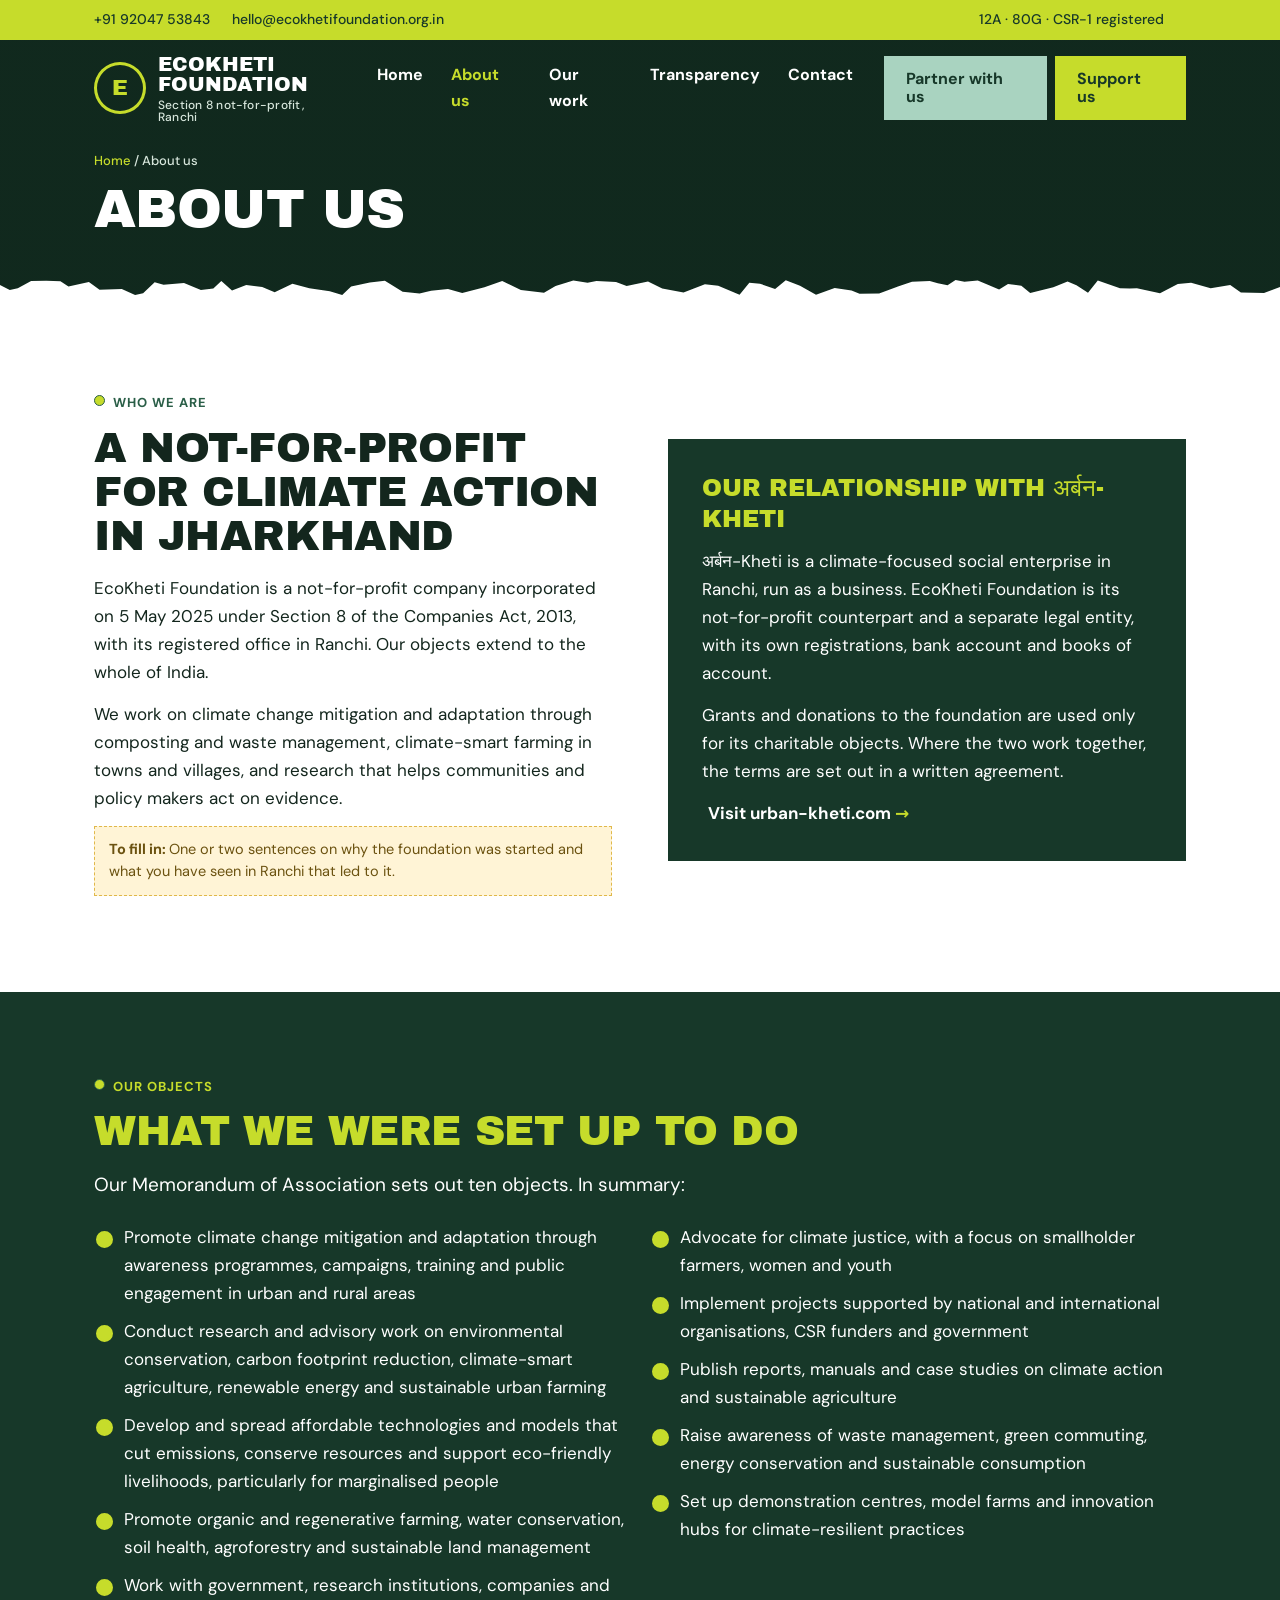
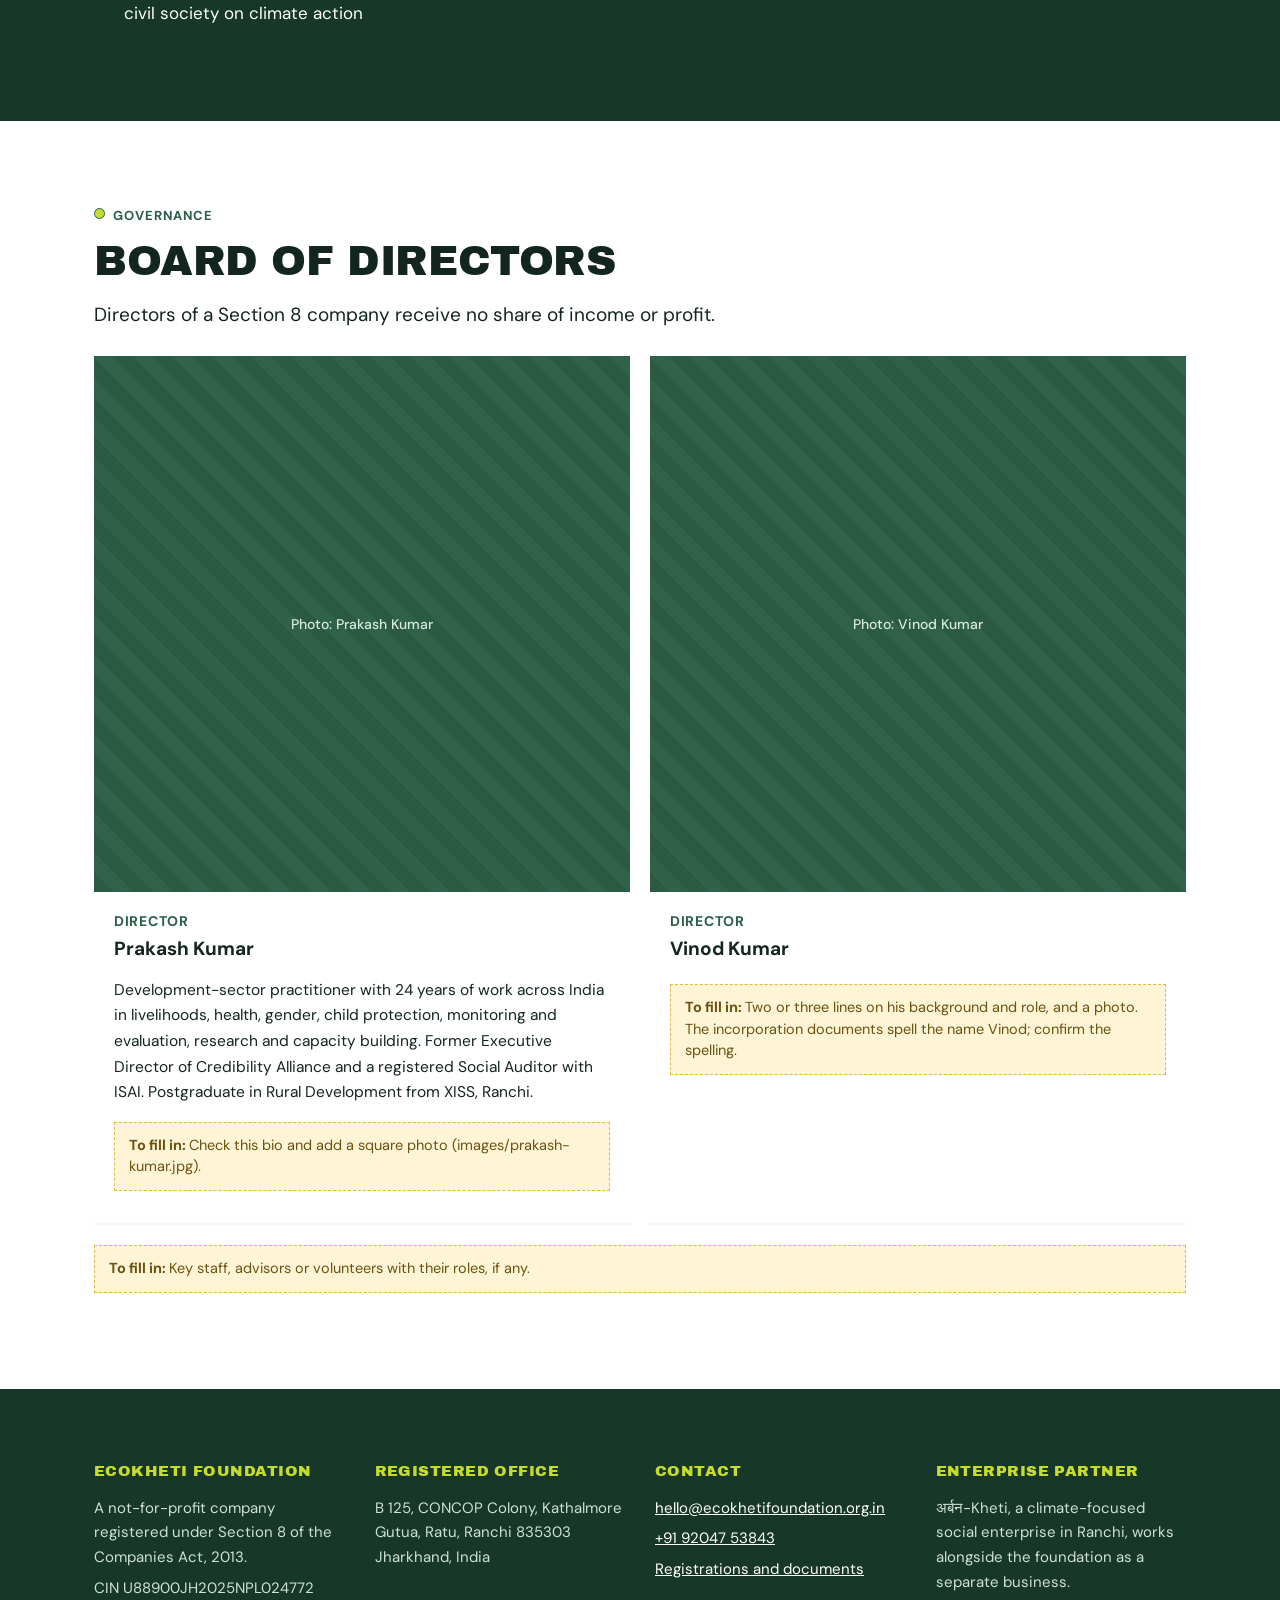
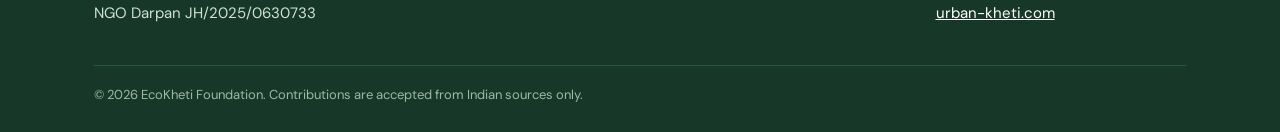
==== site/about.html @ 40eda401 "EcoKheti Foundation website: first version" ====
<!DOCTYPE html>
<html lang="en">
<head>
<meta charset="utf-8">
<meta name="viewport" content="width=device-width, initial-scale=1">
<title>About us | EcoKheti Foundation</title>
<meta name="description" content="Who we are, what we were set up to do, and who governs EcoKheti Foundation.">
<link rel="preload" href="assets/fonts/archivo-black-latin-400-normal.woff2" as="font" type="font/woff2" crossorigin>
<link rel="stylesheet" href="assets/style.css">
</head>
<body>
<div class="top">
  <div class="util">
    <div class="wrap">
      <div><a href="tel:+919204753843">+91 92047 53843</a><a href="mailto:hello@ecokhetifoundation.org.in">hello@ecokhetifoundation.org.in</a></div>
      <div><a href="transparency.html">12A · 80G · CSR-1 registered</a></div>
    </div>
  </div>
  <header class="site-head">
    <div class="wrap">
      <a class="brand" href="index.html">
        <span class="brand-mark" aria-hidden="true">E</span>
        <span class="brand-name">EcoKheti<br>Foundation<small>Section 8 not-for-profit, Ranchi</small></span>
      </a>
      <nav id="main-nav" aria-label="Main">
        <ul>
          <li><a href="index.html">Home</a></li>
          <li><a href="about.html" aria-current="page">About us</a></li>
          <li><a href="work.html">Our work</a></li>
          <li><a href="transparency.html">Transparency</a></li>
          <li><a href="contact.html">Contact</a></li>
        </ul>
      </nav>
      <div class="head-cta">
        <a class="btn btn-sage" href="contact.html#partner">Partner with us</a>
        <a class="btn btn-lime" href="contact.html#support">Support us</a>
      </div>
      <button class="menu-btn" aria-expanded="false" aria-controls="main-nav" onclick="var n=document.getElementById('main-nav');var o=n.classList.toggle('open');this.setAttribute('aria-expanded',o)">Menu</button>
    </div>
  </header>
</div>
<main>

<section class="banner tear" style="--next:#fff;background-image:linear-gradient(rgba(12,32,22,.62),rgba(12,32,22,.62)),url(images/banner-about.jpg)">
  <div class="wrap">
    <div class="crumb"><a href="index.html">Home</a> / About us</div>
    <h1>About us</h1>
  </div>
</section>

<section class="band">
  <div class="wrap split">
    <div>
      <p class="eyebrow">Who we are</p>
      <h2>A not-for-profit for climate action in Jharkhand</h2>
      <p>EcoKheti Foundation is a not-for-profit company incorporated on 5 May 2025 under Section 8 of the Companies Act, 2013, with its registered office in Ranchi. Our objects extend to the whole of India.</p>
      <p>We work on climate change mitigation and adaptation through composting and waste management, climate-smart farming in towns and villages, and research that helps communities and policy makers act on evidence.</p>
      <div class="todo">One or two sentences on why the foundation was started and what you have seen in Ranchi that led to it.</div>
    </div>
    <div class="callout">
      <h3>Our relationship with अर्बन-Kheti</h3>
      <p>अर्बन-Kheti is a climate-focused social enterprise in Ranchi, run as a business. EcoKheti Foundation is its not-for-profit counterpart and a separate legal entity, with its own registrations, bank account and books of account.</p>
      <p>Grants and donations to the foundation are used only for its charitable objects. Where the two work together, the terms are set out in a written agreement.</p>
      <a class="btn-link" href="https://urban-kheti.com">Visit urban-kheti.com</a>
    </div>
  </div>
</section>

<section class="band dark">
  <div class="wrap">
    <p class="eyebrow">Our objects</p>
    <h2>What we were set up to do</h2>
    <p class="lead">Our Memorandum of Association sets out ten objects. In summary:</p>
    <div class="grid g2" style="margin-top:22px">
      <ul class="ticks">
        <li>Promote climate change mitigation and adaptation through awareness programmes, campaigns, training and public engagement in urban and rural areas</li>
        <li>Conduct research and advisory work on environmental conservation, carbon footprint reduction, climate-smart agriculture, renewable energy and sustainable urban farming</li>
        <li>Develop and spread affordable technologies and models that cut emissions, conserve resources and support eco-friendly livelihoods, particularly for marginalised people</li>
        <li>Promote organic and regenerative farming, water conservation, soil health, agroforestry and sustainable land management</li>
        <li>Work with government, research institutions, companies and civil society on climate action</li>
      </ul>
      <ul class="ticks">
        <li>Advocate for climate justice, with a focus on smallholder farmers, women and youth</li>
        <li>Implement projects supported by national and international organisations, CSR funders and government</li>
        <li>Publish reports, manuals and case studies on climate action and sustainable agriculture</li>
        <li>Raise awareness of waste management, green commuting, energy conservation and sustainable consumption</li>
        <li>Set up demonstration centres, model farms and innovation hubs for climate-resilient practices</li>
      </ul>
    </div>
  </div>
</section>

<section class="band">
  <div class="wrap">
    <p class="eyebrow">Governance</p>
    <h2>Board of Directors</h2>
    <p class="lead">Directors of a Section 8 company receive no share of income or profit.</p>
    <div class="grid g3" style="margin-top:26px">
      <div class="card person"><div class="ph"><span>Photo: Prakash Kumar</span><img src="images/prakash-kumar.jpg" alt="Prakash Kumar" onerror="this.remove()"></div><div class="body"><span class="role">Director</span><h3>Prakash Kumar</h3><p>Development-sector practitioner with 24 years of work across India in livelihoods, health, gender, child protection, monitoring and evaluation, research and capacity building. Former Executive Director of Credibility Alliance and a registered Social Auditor with ISAI. Postgraduate in Rural Development from XISS, Ranchi.</p><div class="todo">Check this bio and add a square photo (images/prakash-kumar.jpg).</div></div></div>
      <div class="card person"><div class="ph"><span>Photo: Vinod Kumar</span><img src="images/vinod-kumar.jpg" alt="Vinod Kumar" onerror="this.remove()"></div><div class="body"><span class="role">Director</span><h3>Vinod Kumar</h3><div class="todo">Two or three lines on his background and role, and a photo. The incorporation documents spell the name Vinod; confirm the spelling.</div></div></div>
    </div>
    <div class="todo" style="margin-top:22px">Key staff, advisors or volunteers with their roles, if any.</div>
  </div>
</section>
</main>
<footer class="site-foot">
  <div class="wrap">
    <div class="foot-grid">
      <div>
        <h4>EcoKheti Foundation</h4>
        <p>A not-for-profit company registered under Section 8 of the Companies Act, 2013.</p>
        <p>CIN U88900JH2025NPL024772<br>NGO Darpan JH/2025/0630733</p>
      </div>
      <div>
        <h4>Registered office</h4>
        <p>B 125, CONCOP Colony, Kathalmore<br>Gutua, Ratu, Ranchi 835303<br>Jharkhand, India</p>
      </div>
      <div>
        <h4>Contact</h4>
        <p><a href="mailto:hello@ecokhetifoundation.org.in">hello@ecokhetifoundation.org.in</a></p>
        <p><a href="tel:+919204753843">+91 92047 53843</a></p>
        <p><a href="transparency.html">Registrations and documents</a></p>
      </div>
      <div>
        <h4>Enterprise partner</h4>
        <p>अर्बन-Kheti, a climate-focused social enterprise in Ranchi, works alongside the foundation as a separate business.</p>
        <p><a href="https://urban-kheti.com">urban-kheti.com</a></p>
      </div>
    </div>
    <div class="foot-base">© <span id="yr">2026</span> EcoKheti Foundation. Contributions are accepted from Indian sources only.</div>
  </div>
</footer>
<script>document.getElementById('yr').textContent=new Date().getFullYear();</script>
</body>
</html>
---- site/assets/style.css ----
/* EcoKheti Foundation, site styles */
@font-face{font-family:"Archivo Black";src:url(fonts/archivo-black-latin-400-normal.woff2) format("woff2");font-weight:400;font-display:swap}
@font-face{font-family:"DM Sans";src:url(fonts/dm-sans-latin-400-normal.woff2) format("woff2");font-weight:400;font-display:swap}
@font-face{font-family:"DM Sans";src:url(fonts/dm-sans-latin-500-normal.woff2) format("woff2");font-weight:500;font-display:swap}
@font-face{font-family:"DM Sans";src:url(fonts/dm-sans-latin-700-normal.woff2) format("woff2");font-weight:700;font-display:swap}

:root{
  --lime:#c6dc2b; --lime-dark:#a9bd16;
  --forest:#173829; --forest-2:#1f4a37; --forest-3:#2a5e47;
  --sage:#a9d3c0; --sage-light:#e3f1ea;
  --ink:#13261d; --muted:#4f6258; --line:#d9e4dd; --white:#fff;
  --warn:#fff4d6; --warn-line:#e0b84a;
  --max:1140px;
  --display:"Archivo Black","Arial Black","Noto Sans Devanagari",sans-serif;
  --sans:"DM Sans","Segoe UI",system-ui,Roboto,"Noto Sans Devanagari",Arial,sans-serif;
}
*{box-sizing:border-box}
html{scroll-behavior:smooth}
body{margin:0;font-family:var(--sans);font-size:17px;line-height:1.65;color:var(--ink);background:var(--white)}
img{max-width:100%;display:block}
a{color:var(--forest-3)}
.wrap{max-width:var(--max);margin:0 auto;padding:0 24px}
h1,h2,h3.display{font-family:var(--display);font-weight:400;text-transform:uppercase;letter-spacing:-.01em;line-height:1.05;margin:0 0 16px}
h2{font-size:clamp(28px,3.6vw,42px)}
h3{font-size:19px;margin:0 0 6px;line-height:1.3}
p{margin:0 0 14px}

/* utility bar */
.util{background:var(--lime);color:var(--forest);font-size:14px;font-weight:500}
.util .wrap{display:flex;justify-content:space-between;align-items:center;gap:14px;min-height:40px;flex-wrap:wrap}
.util a{color:var(--forest);text-decoration:none;margin-right:22px}
.util a:hover{text-decoration:underline}

/* header */
.top{position:absolute;left:0;right:0;top:0;z-index:20}
.site-head{position:relative}
.site-head .wrap{display:flex;align-items:center;justify-content:space-between;gap:18px;min-height:96px}
.brand{display:flex;align-items:center;gap:12px;text-decoration:none;color:#fff}
.brand-mark{width:52px;height:52px;border-radius:50%;border:3px solid var(--lime);display:grid;place-items:center;font-family:var(--display);font-size:22px;color:var(--lime)}
.brand-name{font-family:var(--display);font-size:20px;line-height:1;text-transform:uppercase}
.brand-name small{display:block;font-family:var(--sans);font-weight:500;font-size:12px;text-transform:none;color:#d7e6dc;margin-top:5px;letter-spacing:.02em}
nav ul{list-style:none;margin:0;padding:0;display:flex;gap:2px}
nav a{display:block;padding:8px 13px;color:#fff;text-decoration:none;font-weight:700;font-size:16px}
nav a:hover,nav a[aria-current="page"]{color:var(--lime)}
.head-cta{display:flex;gap:8px}
.btn{display:inline-flex;align-items:center;gap:8px;padding:14px 22px;font-weight:700;font-size:16px;text-decoration:none;border:0;cursor:pointer;line-height:1.1}
.btn-lime{background:var(--lime);color:var(--forest)}
.btn-lime:hover{background:#d6ea3c}
.btn-sage{background:var(--sage);color:var(--forest)}
.btn-sage:hover{background:#bfe0d1}
.btn-dark{background:var(--forest);color:#fff}
.btn-link{color:#fff;font-weight:700;text-decoration:none;padding:14px 6px}
.btn-link::after{content:" \2192";color:var(--lime)}
.btn-link.dark{color:var(--forest)}
.btn-link.dark::after{color:var(--forest-3)}
.menu-btn{display:none;background:var(--lime);color:var(--forest);border:0;font-weight:700;padding:10px 14px;cursor:pointer}
@media (max-width:980px){
  .head-cta{display:none}
  .menu-btn{display:block}
  nav{display:none;position:absolute;top:96px;z-index:30;left:0;right:0;background:var(--forest)}
  nav.open{display:block}
  nav ul{flex-direction:column;padding:10px 18px 18px}
}

/* torn edge at the bottom of a band; set --next to the colour of the band that follows */
.tear{position:relative}
.tear::after{content:"";position:absolute;left:0;right:0;bottom:-1px;height:34px;background:var(--next,#fff);
  -webkit-mask:url(torn.svg) center bottom/100% 100% no-repeat;mask:url(torn.svg) center bottom/100% 100% no-repeat;z-index:2}

/* hero and page banners: put a photo at images/hero.jpg or images/banner-<page>.jpg */
.hero,.banner{color:#fff;background-color:var(--forest);background-size:cover;background-position:center}
.hero{min-height:720px;padding:190px 0 130px;display:flex;align-items:center}
.hero h1{font-size:clamp(40px,7vw,80px);margin-bottom:22px}
.hero h1 .hl,.banner h1 .hl{color:var(--lime);display:block}
.hero p{font-size:clamp(18px,2vw,22px);font-weight:500;max-width:640px;margin-bottom:34px}
.banner{padding:150px 0 70px}
.banner h1{font-size:clamp(32px,5vw,54px);margin:0}
.crumb{font-size:13px;font-weight:500;color:#d7e6dc;margin-bottom:10px}
.crumb a{color:var(--lime);text-decoration:none}

/* bands */
.band{padding:84px 0}
.band.dark{background:var(--forest);color:#fff}
.band.dark h2,.band.dark .eyebrow{color:var(--lime)}
.band.lime{background:var(--lime);color:var(--forest)}
.band.sage{background:var(--sage);color:var(--forest)}
.band.light{background:var(--sage-light)}
.eyebrow{font-weight:700;font-size:13px;text-transform:uppercase;letter-spacing:.08em;color:var(--forest-3);margin:0 0 12px}
.eyebrow::before{content:"";display:inline-block;width:9px;height:9px;border-radius:50%;background:var(--lime);margin-right:8px;vertical-align:1px;border:1px solid var(--forest-3)}
.lead{font-size:19px;max-width:780px}
.center{text-align:center}
.center .lead{margin-left:auto;margin-right:auto}

/* layouts */
.split{display:grid;grid-template-columns:1fr 1fr;gap:56px;align-items:center}
.split.flip > :first-child{order:2}
@media (max-width:860px){.split{grid-template-columns:1fr;gap:32px}.split.flip > :first-child{order:0}}
.grid{display:grid;gap:20px}
.g3{grid-template-columns:repeat(auto-fit,minmax(260px,1fr))}
.g2{grid-template-columns:repeat(auto-fit,minmax(320px,1fr))}

/* impact numbers */
.stats{display:grid;grid-template-columns:repeat(auto-fit,minmax(200px,1fr));gap:28px}
.stat{border-left:3px solid var(--lime);padding-left:20px}
.stat b{display:block;font-family:var(--display);font-weight:400;font-size:clamp(42px,5vw,64px);line-height:1;color:#fff}
.stat span{display:block;font-weight:700;color:var(--lime);margin-top:8px;text-transform:uppercase;font-size:14px;letter-spacing:.05em}

/* photo slot: shows a striped placeholder until the image file exists */
.ph{position:relative;background:repeating-linear-gradient(45deg,#2b5a44 0 14px,#30624b 14px 28px);color:#d9eadf;display:grid;place-items:center;text-align:center;font-size:14px;font-weight:500;overflow:hidden;min-height:220px;padding:14px}
.ph img{position:absolute;inset:0;width:100%;height:100%;object-fit:cover}
.photo-pair{position:relative;min-height:420px}
.photo-pair .ph{position:absolute;width:64%;aspect-ratio:4/3;min-height:0;box-shadow:0 14px 30px rgba(0,0,0,.28)}
.photo-pair .ph:first-child{top:0;right:0}
.photo-pair .ph:last-child{bottom:0;left:0;z-index:1}

/* cards */
.card{background:#fff;color:var(--ink);display:flex;flex-direction:column;box-shadow:0 2px 0 rgba(0,0,0,.04)}
.card .ph{aspect-ratio:4/3;min-height:0}
.card .body{padding:18px 20px 20px;display:flex;flex-direction:column;gap:4px;flex:1}
.card .meta{font-size:12px;font-weight:700;text-transform:uppercase;letter-spacing:.06em;color:var(--muted)}
.card p{font-size:15.5px;margin:6px 0 0}
.pillar{background:var(--forest-2);color:#fff;padding:30px 26px;border-top:4px solid var(--lime)}
.pillar h3{font-family:var(--display);font-weight:400;text-transform:uppercase;font-size:21px;color:var(--lime);margin-bottom:10px}
.pillar p{color:#dbe8df;margin:0}

/* numbered steps */
.steps{counter-reset:s;display:grid;grid-template-columns:repeat(auto-fit,minmax(200px,1fr));gap:22px;margin-top:30px}
.step{background:#fff;padding:26px 22px;position:relative}
.step::before{counter-increment:s;content:counter(s,decimal-leading-zero);font-family:var(--display);font-size:40px;color:var(--lime-dark);display:block;line-height:1;margin-bottom:12px}
.step p{margin:0;font-size:15.5px}

/* registration strip */
.reg{display:grid;grid-template-columns:repeat(auto-fit,minmax(300px,1fr));gap:2px;background:var(--forest);margin-top:28px}
.reg div{background:var(--forest-2);padding:18px 20px;color:#fff}
.reg b{display:block;font-size:12px;text-transform:uppercase;letter-spacing:.07em;color:var(--lime);margin-bottom:4px}
.reg span{font-family:ui-monospace,Consolas,monospace;font-size:15px;white-space:nowrap}

/* tables */
.table-scroll{overflow-x:auto}
table{width:100%;min-width:700px;border-collapse:collapse;background:#fff;font-size:16px}
th,td{text-align:left;padding:14px 16px;border-bottom:1px solid var(--line);vertical-align:top}
th{background:var(--forest);color:var(--lime);font-size:13px;text-transform:uppercase;letter-spacing:.06em}
td.mono{font-family:ui-monospace,Consolas,monospace;font-size:15px;white-space:nowrap}

/* people */
.person .ph{aspect-ratio:1/1;min-height:0}
.person .role{color:var(--forest-3);font-weight:700;font-size:14px;text-transform:uppercase;letter-spacing:.05em}

.ticks{list-style:none;padding:0;margin:0}
.ticks li{padding-left:30px;position:relative;margin-bottom:10px}
.ticks li::before{content:"";position:absolute;left:2px;top:8px;width:13px;height:13px;background:var(--lime);border:2px solid var(--forest-3);border-radius:50%}
.band.dark .ticks li::before{border-color:var(--lime)}

.callout{background:var(--forest);color:#fff;padding:34px}
.callout h3{font-family:var(--display);font-weight:400;text-transform:uppercase;color:var(--lime);font-size:24px;margin-bottom:12px}

/* placeholder notes, delete each once filled */
.todo{background:var(--warn);border:1px dashed var(--warn-line);padding:12px 14px;font-size:14.5px;color:#6b5210;margin:12px 0;text-transform:none;font-family:var(--sans);letter-spacing:0;line-height:1.5}
.todo::before{content:"To fill in: ";font-weight:700}
.note{font-size:15px;opacity:.85}

/* footer */
.site-foot{background:var(--forest);color:#cfe0d5;padding:70px 0 26px;font-size:15px}
.site-foot a{color:#fff}
.site-foot h4{color:var(--lime);margin:0 0 12px;font-family:var(--display);font-weight:400;text-transform:uppercase;font-size:15px;letter-spacing:.03em}
.foot-grid{display:grid;grid-template-columns:repeat(auto-fit,minmax(220px,1fr));gap:30px;margin-bottom:34px}
.site-foot p{margin:0 0 6px}
.foot-base{border-top:1px solid #2c5543;padding-top:18px;font-size:13px;color:#9db8a8}

@media (max-width:700px){
  .util{font-size:13px}
  .util .wrap>div:last-child{display:none}
  .util a{margin-right:14px}
  .site-head .wrap{min-height:84px}
  nav{top:84px}
  .brand-mark{width:44px;height:44px;font-size:19px}
  .brand-name{font-size:17px}
  .banner{padding-top:170px}
  .hero{padding-top:190px;min-height:600px}
  .photo-pair{min-height:340px}
}
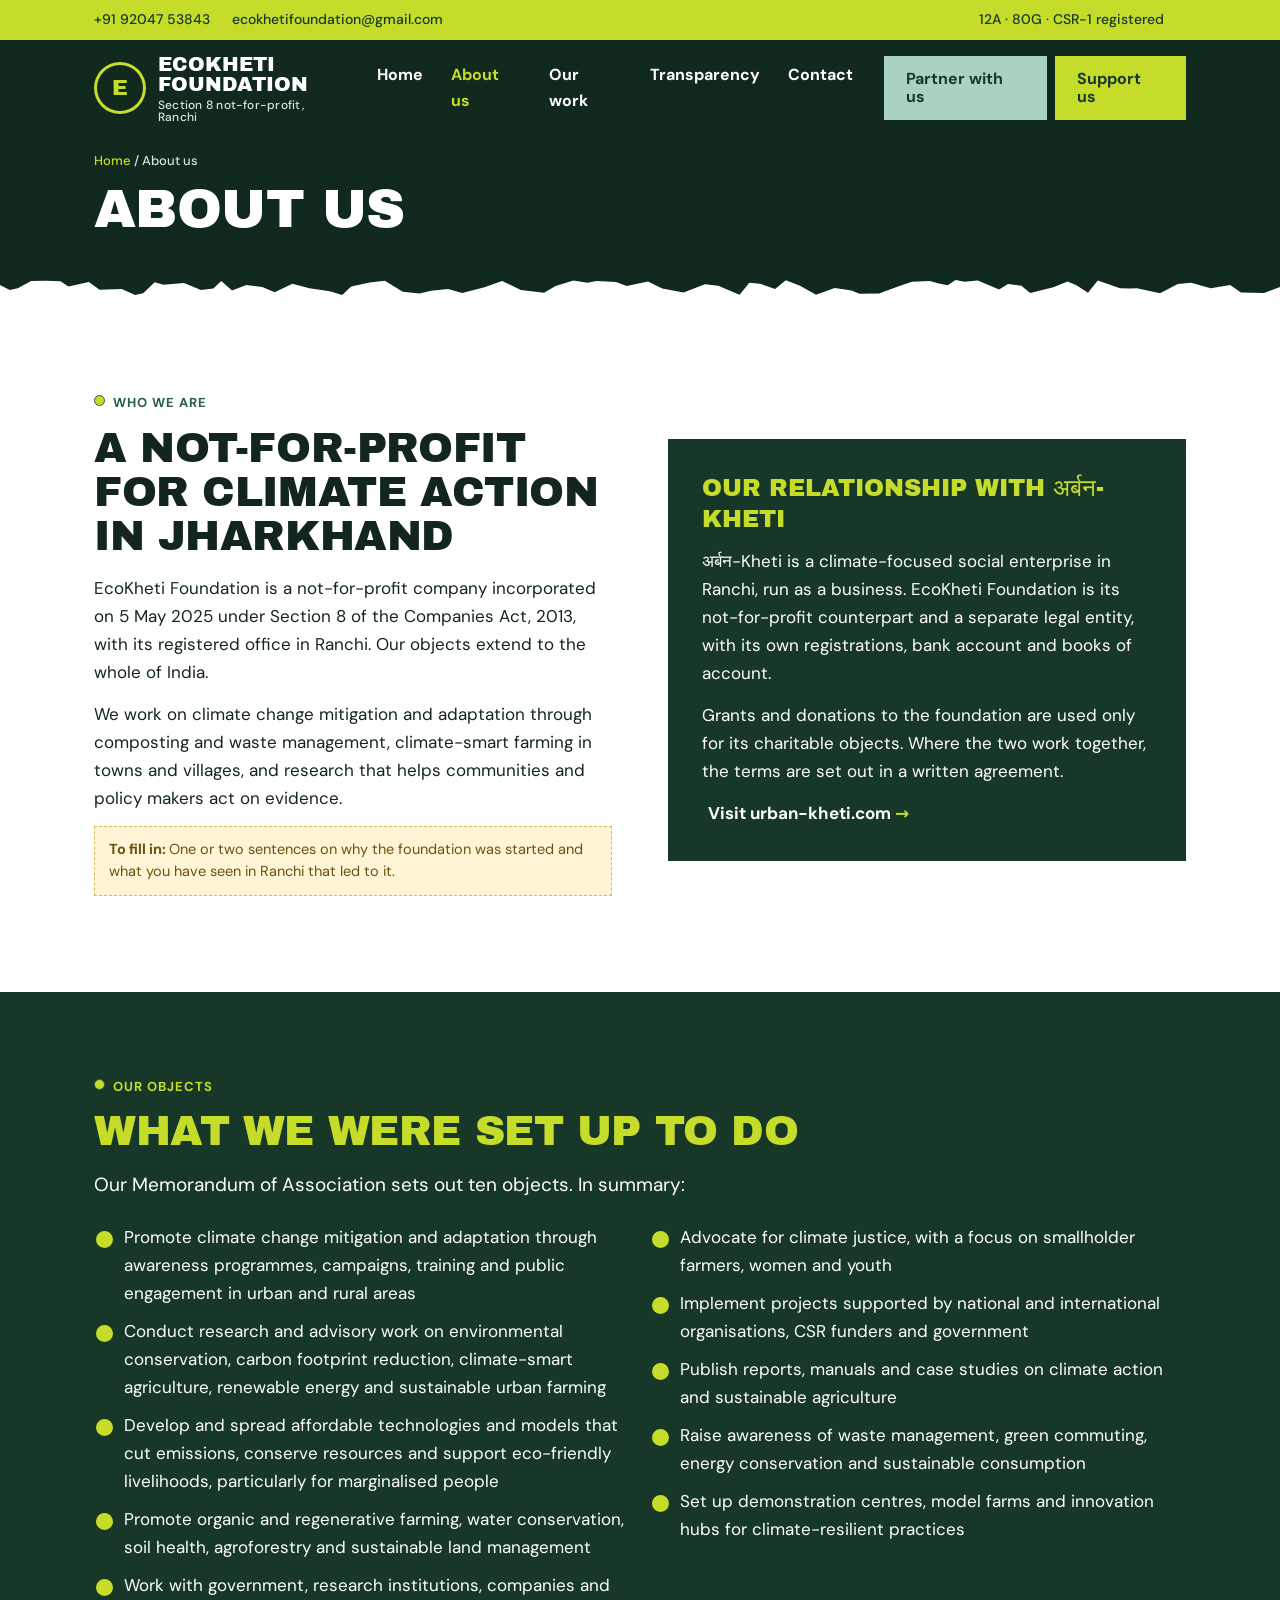
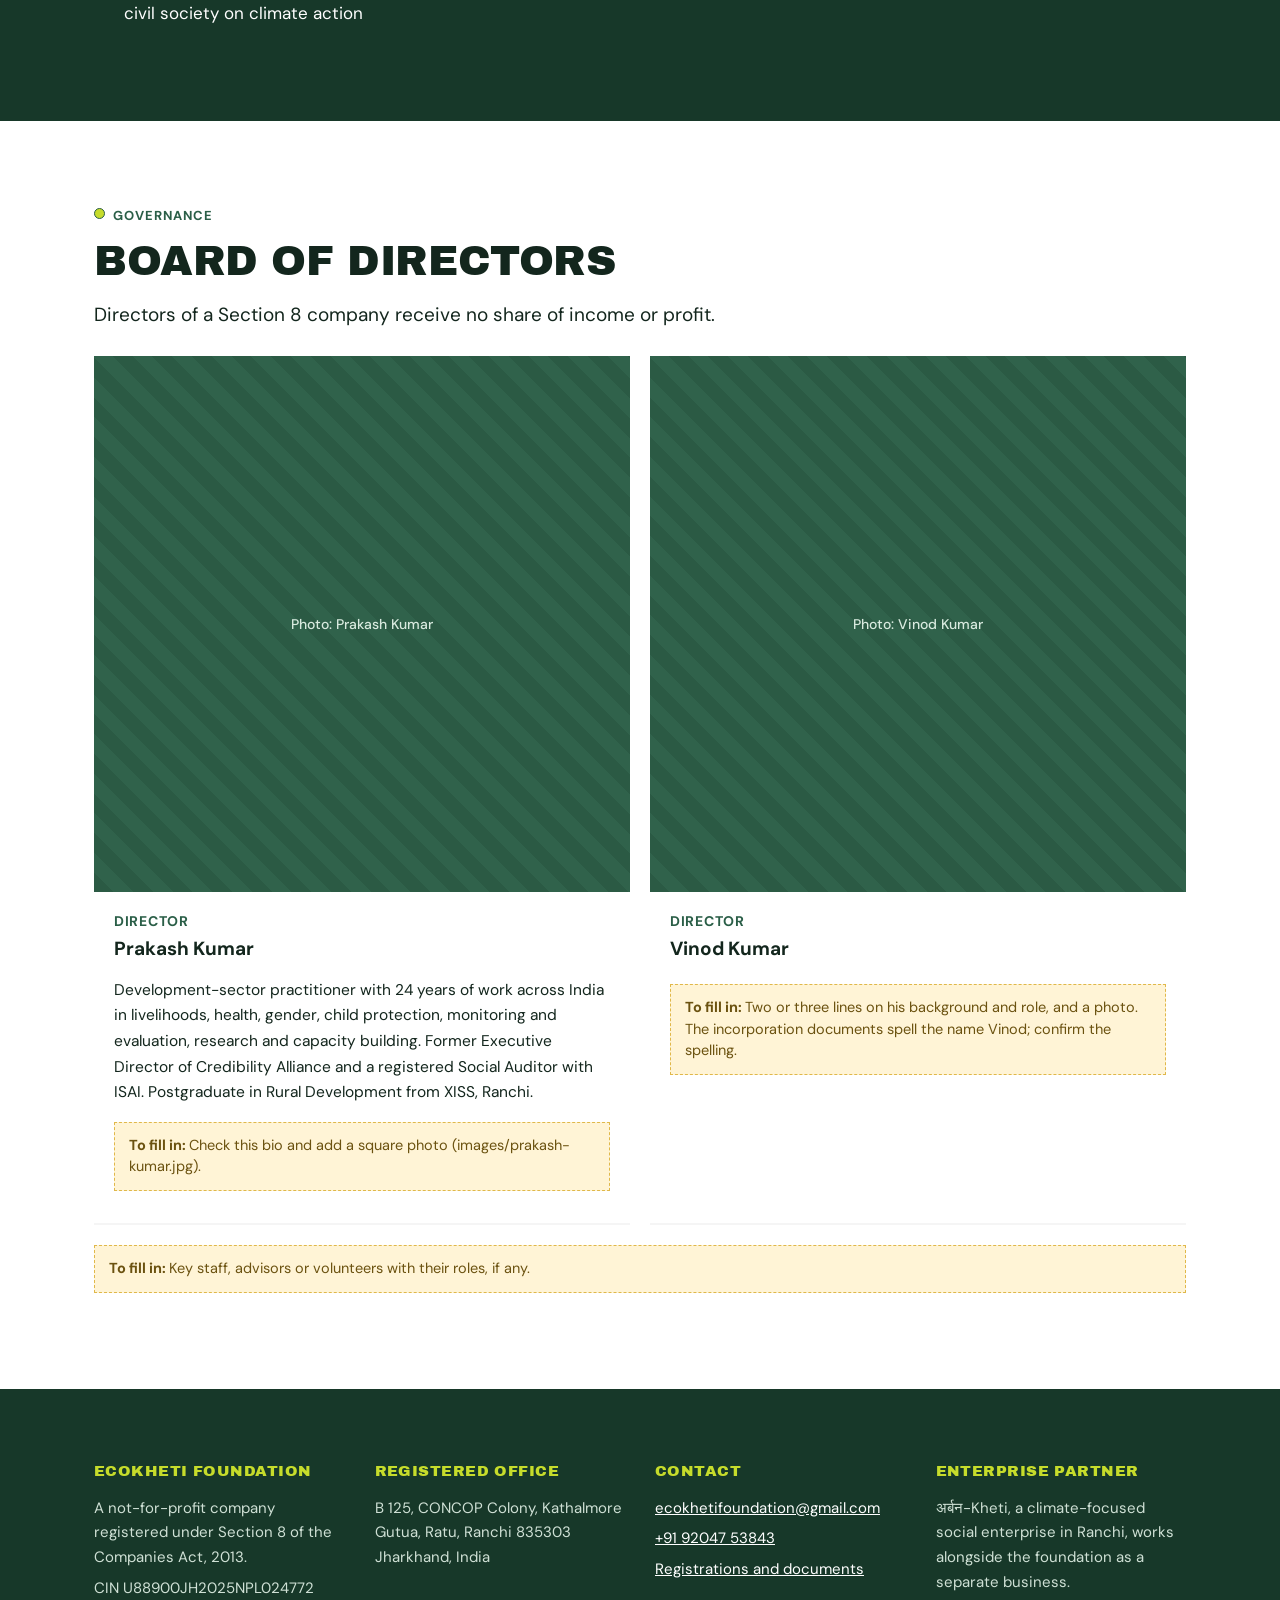
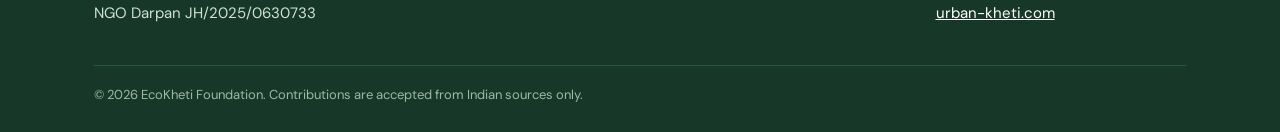
==== commit ed29cea0: "Use ecokhetifoundation@gmail.com as contact email" ====
--- a/site/about.html
+++ b/site/about.html
@@ -12,7 +12,7 @@
 <div class="top">
   <div class="util">
     <div class="wrap">
-      <div><a href="tel:+919204753843">+91 92047 53843</a><a href="mailto:hello@ecokhetifoundation.org.in">hello@ecokhetifoundation.org.in</a></div>
+      <div><a href="tel:+919204753843">+91 92047 53843</a><a href="mailto:ecokhetifoundation@gmail.com">ecokhetifoundation@gmail.com</a></div>
       <div><a href="transparency.html">12A · 80G · CSR-1 registered</a></div>
     </div>
   </div>
@@ -117,7 +117,7 @@
       </div>
       <div>
         <h4>Contact</h4>
-        <p><a href="mailto:hello@ecokhetifoundation.org.in">hello@ecokhetifoundation.org.in</a></p>
+        <p><a href="mailto:ecokhetifoundation@gmail.com">ecokhetifoundation@gmail.com</a></p>
         <p><a href="tel:+919204753843">+91 92047 53843</a></p>
         <p><a href="transparency.html">Registrations and documents</a></p>
       </div>
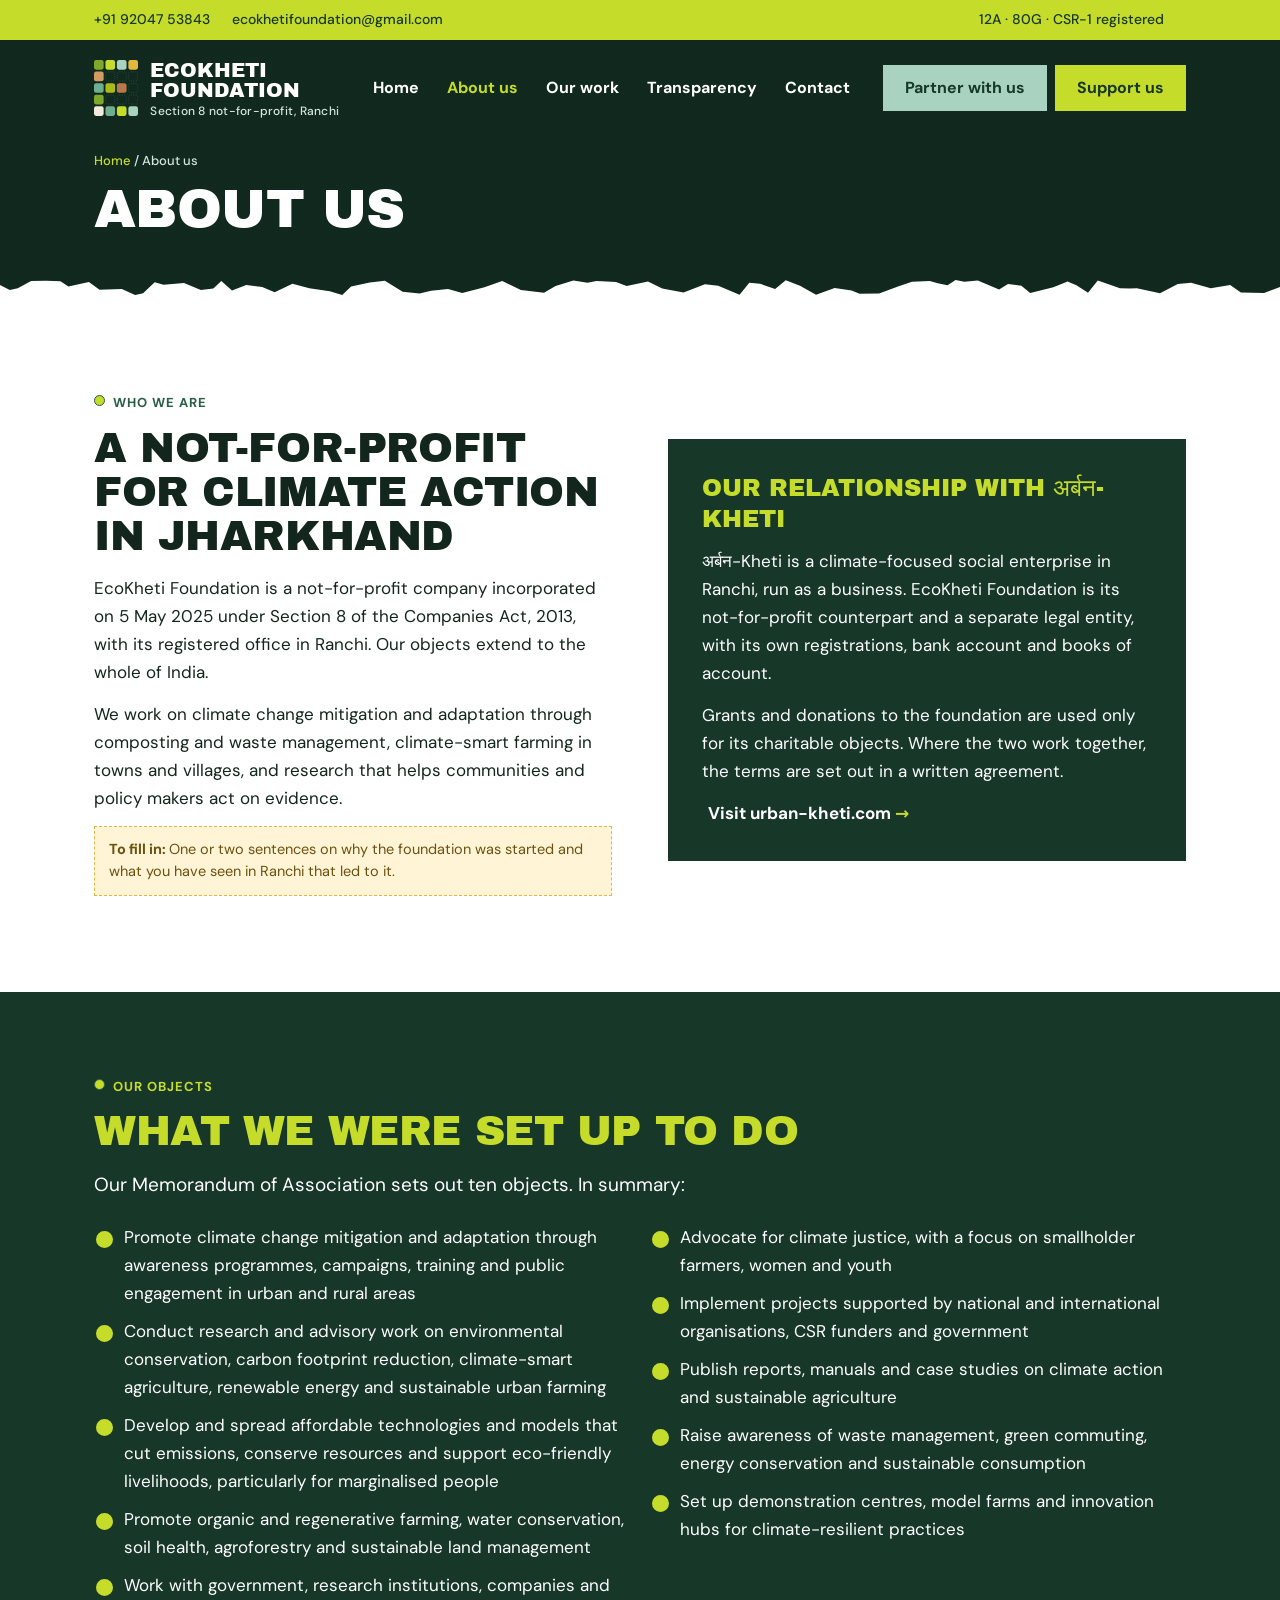
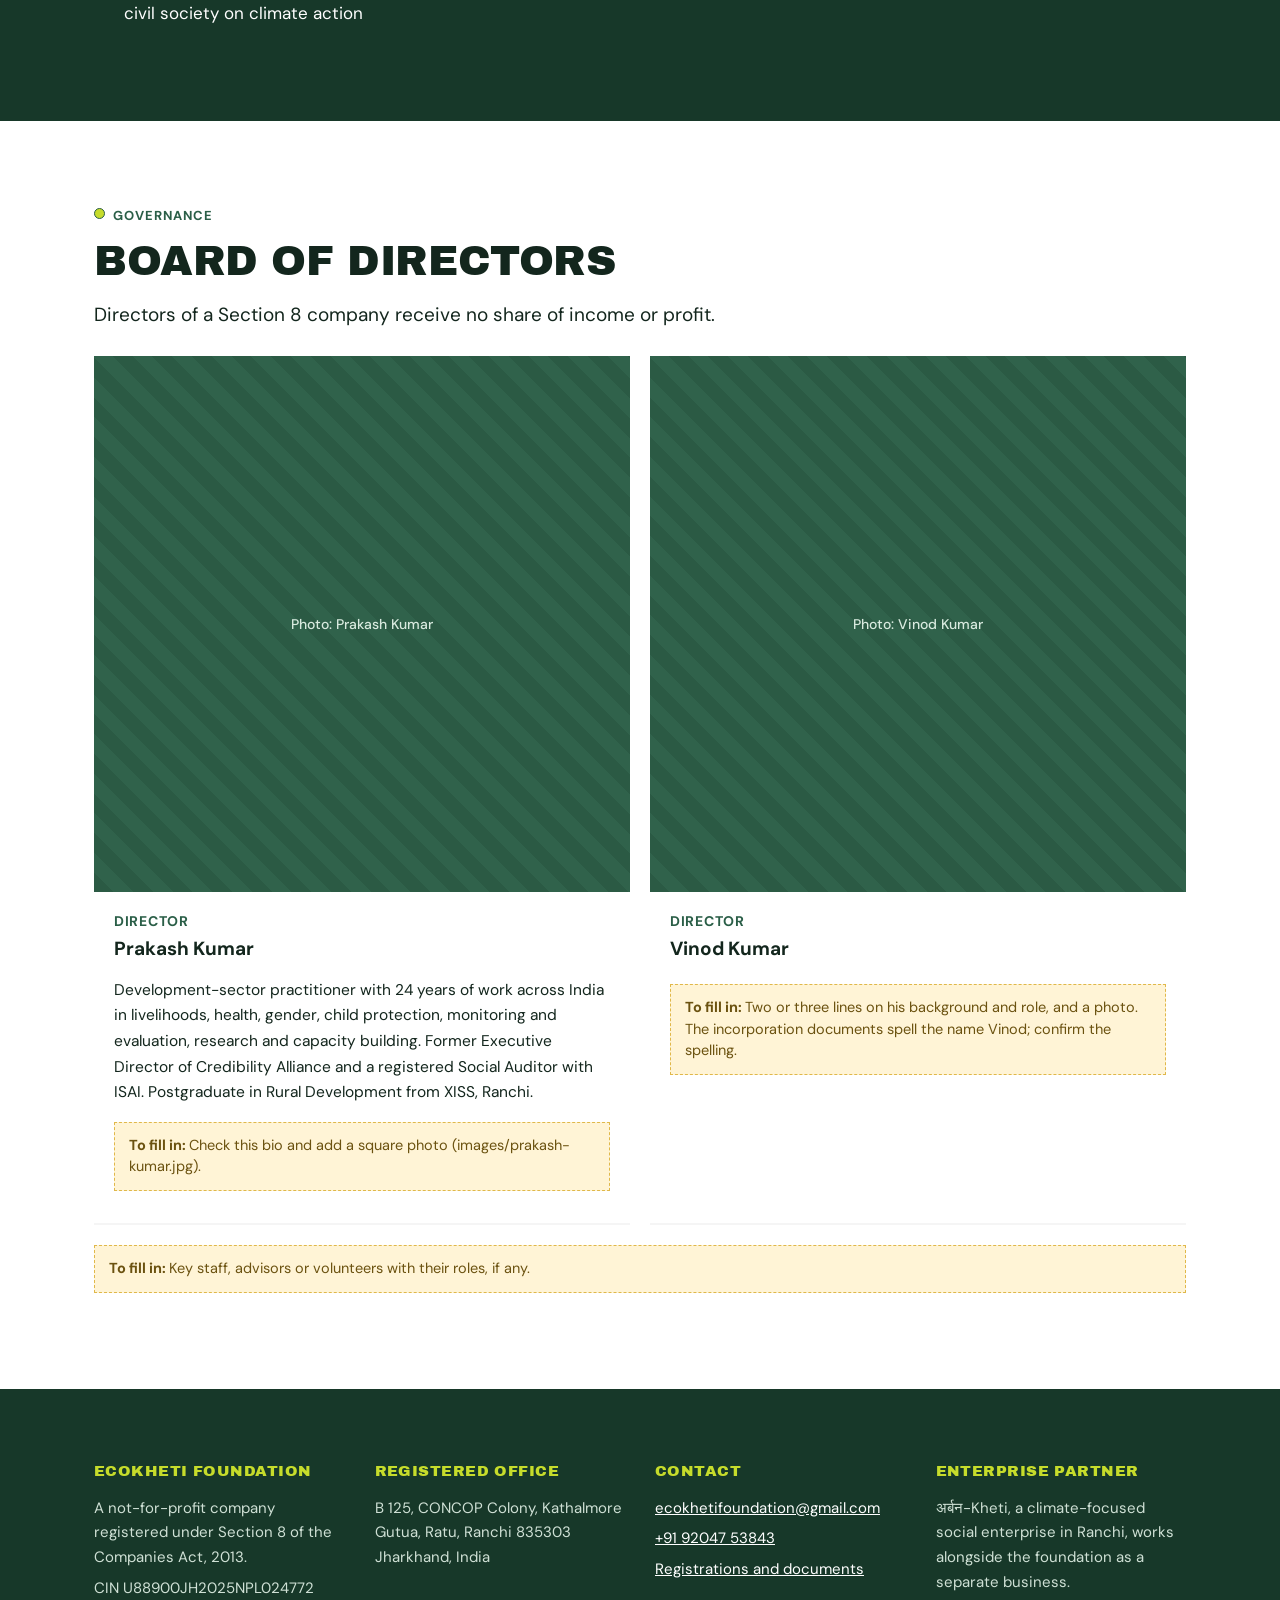
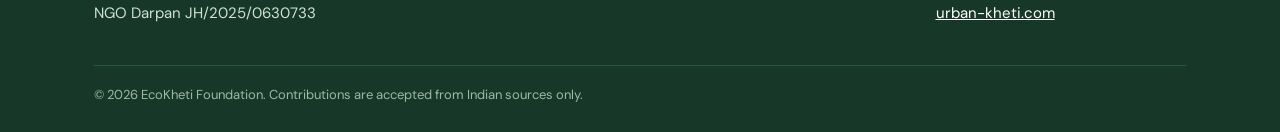
==== commit ef0cf915: "Logo: plots-from-above E mark in header, coming-soon page and favicon; brand files" ====
--- a/site/about.html
+++ b/site/about.html
@@ -3,6 +3,9 @@
 <head>
 <meta charset="utf-8">
 <meta name="viewport" content="width=device-width, initial-scale=1">
+<link rel="icon" href="favicon.svg" type="image/svg+xml">
+<link rel="icon" href="favicon.ico" sizes="any">
+<link rel="apple-touch-icon" href="apple-touch-icon.png">
 <title>About us | EcoKheti Foundation</title>
 <meta name="description" content="Who we are, what we were set up to do, and who governs EcoKheti Foundation.">
 <link rel="preload" href="assets/fonts/archivo-black-latin-400-normal.woff2" as="font" type="font/woff2" crossorigin>
@@ -19,7 +22,7 @@
   <header class="site-head">
     <div class="wrap">
       <a class="brand" href="index.html">
-        <span class="brand-mark" aria-hidden="true">E</span>
+        <img class="brand-logo" src="assets/logo-mark.svg" alt="" width="44" height="56">
         <span class="brand-name">EcoKheti<br>Foundation<small>Section 8 not-for-profit, Ranchi</small></span>
       </a>
       <nav id="main-nav" aria-label="Main">
--- a/site/assets/style.css
+++ b/site/assets/style.css
@@ -179,3 +179,6 @@
   .hero{padding-top:190px;min-height:600px}
   .photo-pair{min-height:340px}
 }
+
+.brand-logo{height:56px;width:auto;flex:none}
+@media (max-width:700px){.brand-logo{height:46px}}
